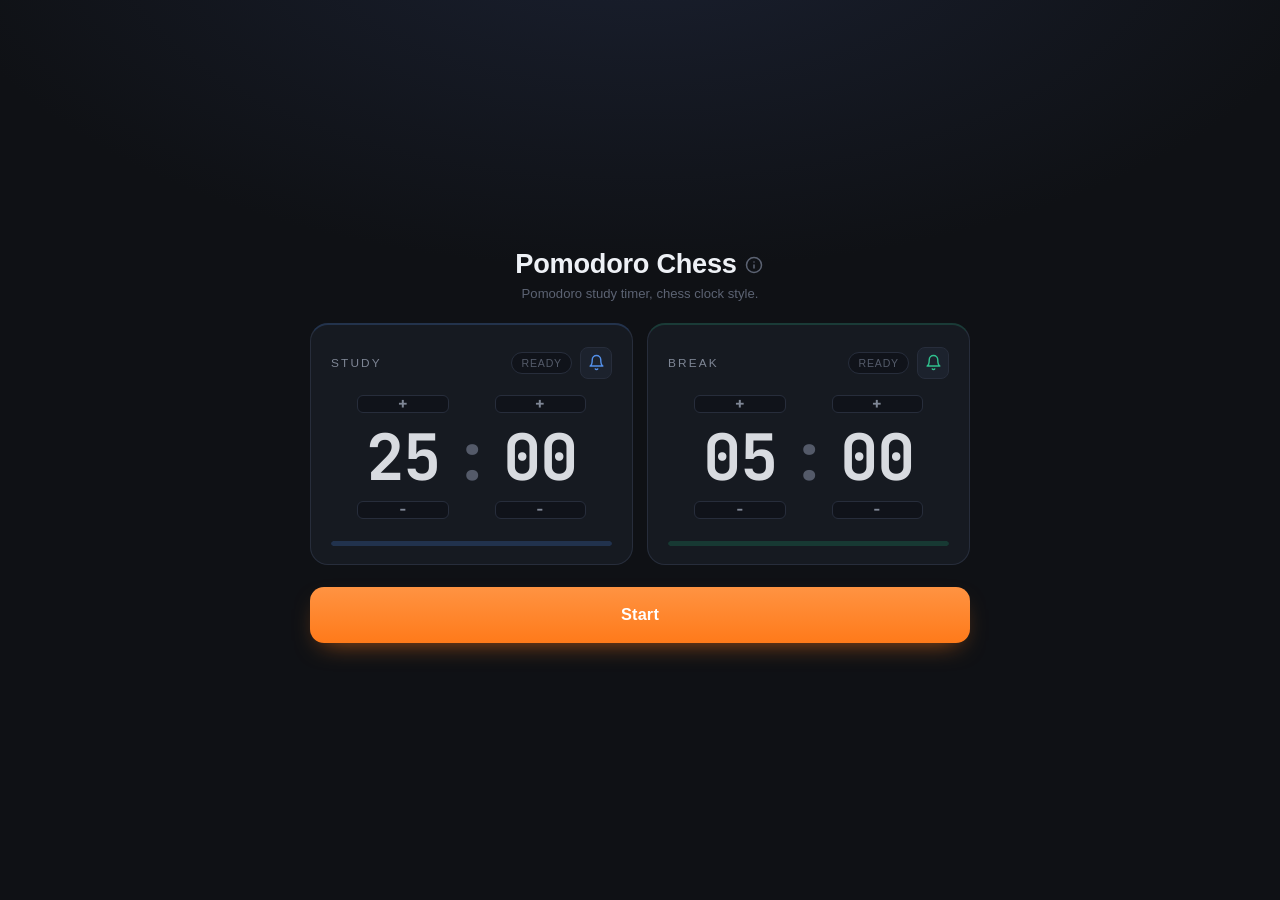
==== index.html @ 83373be0 "docs: update README and index.html for clarity and consistency in timer functionality" ====
<!DOCTYPE html>
<html lang="en">
<head>
<meta charset="UTF-8">
<meta name="viewport" content="width=device-width, initial-scale=1.0, viewport-fit=cover">
<title>Pomodoro Chess</title>
<link rel="icon" href="data:image/svg+xml,<svg xmlns='http://www.w3.org/2000/svg' viewBox='0 0 100 100'><text y='.9em' font-size='90'>🍅</text></svg>">
<link rel="preconnect" href="https://fonts.googleapis.com">
<link rel="preconnect" href="https://fonts.gstatic.com" crossorigin>
<link href="https://fonts.googleapis.com/css2?family=JetBrains+Mono:wght@500;700&display=swap" rel="stylesheet">
<link rel="stylesheet" href="style.css">
</head>
<body>
  <div class="wrap">
    <header>
      <h1>Pomodoro Chess<button class="info-btn" id="infoBtn" type="button" aria-label="How it works" title="How it works"><svg viewBox="0 0 24 24" fill="none" stroke="currentColor" stroke-width="2" stroke-linecap="round" stroke-linejoin="round" aria-hidden="true"><circle cx="12" cy="12" r="10"/><line x1="12" y1="16" x2="12" y2="12"/><line x1="12" y1="8" x2="12.01" y2="8"/></svg></button></h1>
      <p class="subtitle">Pomodoro study timer, chess clock style.</p>
    </header>

    <section class="cards">
      <div class="card idle" data-t="study" id="cardStudy">
        <div class="top">
          <span class="name">Study</span>
          <div style="display:flex;align-items:center;gap:8px;">
            <span class="pill" id="pillStudy">ready</span>
            <button class="sound-btn" id="studySoundBtn" type="button" aria-label="Ring when study ends" title="Ring when study ends">
              <svg class="icon-on" viewBox="0 0 24 24" fill="none" stroke="currentColor" stroke-width="2" stroke-linecap="round" stroke-linejoin="round" aria-hidden="true">
                <path d="M18 8A6 6 0 0 0 6 8c0 7-3 9-3 9h18s-3-2-3-9"/>
                <path d="M13.73 21a2 2 0 0 1-3.46 0"/>
              </svg>
              <svg class="icon-off" viewBox="0 0 24 24" fill="none" stroke="currentColor" stroke-width="2" stroke-linecap="round" stroke-linejoin="round" aria-hidden="true">
                <path d="M13.73 21a2 2 0 0 1-3.46 0"/>
                <path d="M18.63 13A17.89 17.89 0 0 1 18 8"/>
                <path d="M6.26 6.26A5.86 5.86 0 0 0 6 8c0 7-3 9-3 9h14"/>
                <path d="M18 8a6 6 0 0 0-9.33-5"/>
                <line x1="1" y1="1" x2="23" y2="23"/>
              </svg>
            </button>
          </div>
        </div>
        <div class="card-editor" id="studyEditor">
          <div class="stepper">
            <button class="step-btn" id="studyMinInc" type="button" aria-label="Increase study minutes">+</button>
            <input class="step-val" id="studyMinVal" type="text" inputmode="numeric" value="25" autocomplete="off" aria-label="Study minutes">
            <button class="step-btn" id="studyMinDec" type="button" aria-label="Decrease study minutes">−</button>
          </div>
          <span class="colon">:</span>
          <div class="stepper">
            <button class="step-btn" id="studySecInc" type="button" aria-label="Increase study seconds">+</button>
            <input class="step-val" id="studySecVal" type="text" inputmode="numeric" value="00" autocomplete="off" aria-label="Study seconds">
            <button class="step-btn" id="studySecDec" type="button" aria-label="Decrease study seconds">−</button>
          </div>
        </div>
        <div class="time hidden" id="timeStudy">25:00</div>
        <div class="bar hidden" id="barWrapStudy"><i id="barStudy"></i></div>
      </div>

      <div class="card idle" data-t="break" id="cardBreak">
        <div class="top">
          <span class="name">Break</span>
          <div style="display:flex;align-items:center;gap:8px;">
            <span class="pill" id="pillBreak">ready</span>
            <button class="sound-btn break-sound" id="breakSoundBtn" type="button" aria-label="Ring when break ends" title="Ring when break ends">
              <svg class="icon-on" viewBox="0 0 24 24" fill="none" stroke="currentColor" stroke-width="2" stroke-linecap="round" stroke-linejoin="round" aria-hidden="true">
                <path d="M18 8A6 6 0 0 0 6 8c0 7-3 9-3 9h18s-3-2-3-9"/>
                <path d="M13.73 21a2 2 0 0 1-3.46 0"/>
              </svg>
              <svg class="icon-off" viewBox="0 0 24 24" fill="none" stroke="currentColor" stroke-width="2" stroke-linecap="round" stroke-linejoin="round" aria-hidden="true">
                <path d="M13.73 21a2 2 0 0 1-3.46 0"/>
                <path d="M18.63 13A17.89 17.89 0 0 1 18 8"/>
                <path d="M6.26 6.26A5.86 5.86 0 0 0 6 8c0 7-3 9-3 9h14"/>
                <path d="M18 8a6 6 0 0 0-9.33-5"/>
                <line x1="1" y1="1" x2="23" y2="23"/>
              </svg>
            </button>
          </div>
        </div>
        <div class="card-editor" id="breakEditor">
          <div class="stepper">
            <button class="step-btn" id="breakMinInc" type="button" aria-label="Increase break minutes">+</button>
            <input class="step-val" id="breakMinVal" type="text" inputmode="numeric" value="05" autocomplete="off" aria-label="Break minutes">
            <button class="step-btn" id="breakMinDec" type="button" aria-label="Decrease break minutes">−</button>
          </div>
          <span class="colon">:</span>
          <div class="stepper">
            <button class="step-btn" id="breakSecInc" type="button" aria-label="Increase break seconds">+</button>
            <input class="step-val" id="breakSecVal" type="text" inputmode="numeric" value="00" autocomplete="off" aria-label="Break seconds">
            <button class="step-btn" id="breakSecDec" type="button" aria-label="Decrease break seconds">−</button>
          </div>
        </div>
        <div class="time hidden" id="timeBreak">05:00</div>
        <div class="bar hidden" id="barWrapBreak"><i id="barBreak"></i></div>
      </div>
    </section>

    <div class="modal-overlay" id="infoModal" role="dialog" aria-modal="true" aria-labelledby="modalTitle">
      <div class="modal">
        <button class="modal-close" id="modalClose" type="button" aria-label="Close">
          <svg viewBox="0 0 24 24" fill="none" stroke="currentColor" stroke-width="2" stroke-linecap="round" stroke-linejoin="round" aria-hidden="true"><line x1="18" y1="6" x2="6" y2="18"/><line x1="6" y1="6" x2="18" y2="18"/></svg>
        </button>
        <h2 id="modalTitle">Study ⇄ Break</h2>
        <p class="modal-eyebrow">How it works</p>

        <h3>Chess clock concept</h3>
        <p>Two timers — <strong>Study</strong> and <strong>Break</strong> — run in alternation. Only one ticks at a time. Press <strong>Start</strong> to begin studying. Press <strong>Switch to break</strong> to hand control to Break. Press <strong>Resume study</strong> to switch back.</p>

        <h3>Study expires → break bank grows</h3>
        <p>When Study hits zero it <em>does not</em> force you into a break. Instead it resets to full and keeps running — and one break block is <strong>added on top</strong> of whatever Break time is left. You decide when to take the break; the app just banks what you've earned.</p>

        <h3>Break expires → study resumes</h3>
        <p>When Break runs out, Study takes over automatically. Once both timers have been fully used, the whole session resets and Study starts again from the top.</p>

        <h3>Sound notifications</h3>
        <p>Each card has a <strong>bell icon</strong> to toggle its end-of-timer chime independently. Both sounds are on by default. Tap <strong>Stop sound</strong> to silence a ringing alarm.</p>

        <h3>Picture-in-picture</h3>
        <p>While a session is running, switching to another tab automatically floats the active timer in a <strong>mini window</strong> via the browser's Picture-in-Picture API. It closes when you return to the tab.</p>
      </div>
    </div>

    <div class="actions">
      <button class="btn stop hidden" id="stopBtn" type="button">
        <svg viewBox="0 0 24 24" fill="none" stroke="currentColor" stroke-width="2" stroke-linecap="round" stroke-linejoin="round" aria-hidden="true">
          <path d="M3 3l18 18"/><path d="M18.5 14.5V11a6.5 6.5 0 0 0-9.2-5.9"/><path d="M6 8.2V11c0 3-1.5 4.2-2 5h11.5"/><path d="M10.3 21a2 2 0 0 0 3.4 0"/>
        </svg>
        Stop sound
      </button>
      <button class="btn primary" id="mainBtn" type="button">Start</button>
      <button class="btn ghost" id="resetBtn" type="button">Reset</button>
    </div>


  </div>

<script src="app.js"></script>
</body>
</html>
---- style.css ----
:root{
  --bg:#0f1115;
  --bg2:#11141b;
  --surface:#171b23;
  --surface-2:#1e2430;
  --line:#2a3140;
  --text:#eef1f6;
  --muted:#8b93a3;
  --faint:#5c6373;
  --study:#5b9dff;
  --study-glow:rgba(91,157,255,.30);
  --break:#33d39a;
  --break-glow:rgba(51,211,154,.28);
  --orange:#ff7a1a;
  --orange-2:#ff9342;
  --orange-press:#e5680a;
  --red:#ff4d52;
  --red-2:#ff7378;
  --radius:18px;
  --mono:"JetBrains Mono",ui-monospace,SFMono-Regular,Menlo,Consolas,monospace;
  --sans:-apple-system,BlinkMacSystemFont,"Segoe UI",Roboto,Helvetica,Arial,sans-serif;
}

*{box-sizing:border-box;}
html,body{height:100%;}
body{
  margin:0;
  font-family:var(--sans);
  color:var(--text);
  background:
    radial-gradient(1200px 600px at 50% -10%, #1a2030 0%, transparent 60%),
    var(--bg);
  -webkit-font-smoothing:antialiased;
  display:flex;
  justify-content:center;
  padding:max(20px,env(safe-area-inset-top)) 18px calc(28px + env(safe-area-inset-bottom));
}

.wrap{
  width:100%;
  max-width:660px;
  margin:auto;
  display:flex;
  flex-direction:column;
  gap:22px;
}

/* ---- header ---- */
header{text-align:center;}
.eyebrow{
  font-size:.72rem;
  letter-spacing:.22em;
  text-transform:uppercase;
  color:var(--faint);
  margin:0 0 6px;
}
h1{
  margin:0;
  font-size:clamp(1.35rem,5vw,1.7rem);
  font-weight:700;
  letter-spacing:-.01em;
}
h1 .swap{color:var(--muted);font-weight:500;padding:0 .12em;}
.subtitle{margin:6px 0 0;font-size:.82rem;color:var(--faint);}

/* ---- timer cards ---- */
.cards{
  display:grid;
  grid-template-columns:repeat(auto-fit,minmax(225px,1fr));
  gap:14px;
}
.card{
  position:relative;
  background:var(--surface);
  border:1px solid var(--line);
  border-radius:var(--radius);
  padding:22px 20px 18px;
  overflow:hidden;
  transition:border-color .25s, background .25s, box-shadow .35s, opacity .25s, transform .25s;
}
.card .top{
  display:flex;
  align-items:center;
  justify-content:space-between;
  margin-bottom:8px;
}
.card .name{
  font-size:.74rem;
  letter-spacing:.18em;
  text-transform:uppercase;
  color:var(--muted);
}
.pill{
  font-size:.66rem;
  letter-spacing:.08em;
  text-transform:uppercase;
  padding:4px 9px;
  border-radius:999px;
  color:var(--faint);
  border:1px solid var(--line);
  background:var(--bg2);
  white-space:nowrap;
}
.time{
  font-family:var(--mono);
  font-weight:700;
  font-size:clamp(2.9rem,13vw,4rem);
  line-height:1;
  letter-spacing:-.02em;
  color:var(--text);
  font-variant-numeric:tabular-nums;
  transition:color .25s;
}
.bar{
  margin-top:16px;
  height:5px;
  border-radius:999px;
  background:var(--bg2);
  overflow:hidden;
}
.bar > i{
  display:block;
  height:100%;
  width:100%;
  border-radius:999px;
  background:var(--faint);
  transition:width .25s linear, background .25s;
}

/* study / break identity */
.card[data-t="study"]{border-top:2px solid rgba(91,157,255,.22);}
.card[data-t="break"]{border-top:2px solid rgba(51,211,154,.20);}
.card[data-t="study"] .dot-c{background:var(--study);}
.card[data-t="break"] .dot-c{background:var(--break);}

/* active state */
.card.active{background:var(--surface-2);}
.card[data-t="study"].active{
  border-color:var(--study);
  box-shadow:0 0 0 1px var(--study), 0 14px 40px -12px var(--study-glow);
}
.card[data-t="break"].active{
  border-color:var(--break);
  box-shadow:0 0 0 1px var(--break), 0 14px 40px -12px var(--break-glow);
}
.card[data-t="study"].active .time{color:#bcd6ff;}
.card[data-t="break"].active .time{color:#a9f0d6;}
.card[data-t="study"].active .bar > i{background:var(--study);}
.card[data-t="break"].active .bar > i{background:var(--break);}
.card[data-t="study"].active .pill{color:#bcd6ff;border-color:var(--study);background:transparent;}
.card[data-t="break"].active .pill{color:#a9f0d6;border-color:var(--break);background:transparent;}
.card.active{animation:breathe 2.6s ease-in-out infinite;}
@keyframes breathe{50%{transform:translateY(-2px);}}

/* waiting (running, not active) */
.card.waiting{opacity:.62;}
.card.waiting .time{color:var(--muted);}

/* finished / used up */
.card.done{opacity:.5;filter:saturate(.4);}
.card.done .time{color:var(--faint);}
.card.done .pill{color:#ffb0b3;border-color:#5a2b2d;background:transparent;}
.card.done .bar > i{background:var(--faint);}

/* idle */
.card.idle{opacity:.9;}

/* ---- actions ---- */
.actions{display:flex;flex-direction:column;gap:10px;}
.btn{
  font-family:var(--sans);
  font-size:1.02rem;
  font-weight:600;
  border:0;
  border-radius:14px;
  min-height:56px;
  padding:0 20px;
  cursor:pointer;
  color:#fff;
  letter-spacing:.01em;
  transition:transform .06s, filter .15s, background .15s, opacity .15s;
  -webkit-tap-highlight-color:transparent;
}
.btn:active{transform:scale(.985);}
.btn:focus-visible{outline:3px solid #ffffff8c;outline-offset:2px;}

.btn.primary{
  background:linear-gradient(180deg,var(--orange-2),var(--orange));
  box-shadow:0 10px 26px -12px rgba(255,122,26,.7);
}
.btn.primary:hover{filter:brightness(1.05);}
.btn.primary:active{background:var(--orange-press);}
.btn.primary:disabled{
  cursor:not-allowed;
  background:var(--surface-2);
  color:var(--faint);
  box-shadow:none;
  border:1px solid var(--line);
}

.btn.stop{
  background:linear-gradient(180deg,var(--red-2),var(--red));
  box-shadow:0 10px 30px -10px rgba(255,77,82,.6);
  display:flex;align-items:center;justify-content:center;gap:9px;
  animation:alarm 1s ease-in-out infinite;
}
.btn.stop svg{width:20px;height:20px;flex:0 0 auto;}
@keyframes alarm{50%{filter:brightness(1.18);transform:scale(1.012);}}

.btn.ghost{
  background:transparent;
  color:var(--muted);
  border:1px solid var(--line);
  min-height:48px;
  font-weight:500;
}
.btn.ghost:hover{color:var(--text);border-color:var(--faint);}

.hidden{display:none !important;}

/* ---- card editor (stato idle) ---- */
.stepper{display:flex;flex-direction:column;align-items:center;}
.step-btn{
  font-family:var(--mono);font-size:1rem;font-weight:700;
  width:100%;height:18px;padding:0;
  border:1px solid var(--line);border-radius:6px;
  background:var(--bg2);color:var(--muted);
  cursor:pointer;display:flex;align-items:center;justify-content:center;
  line-height:1;
  transition:height .32s ease, opacity .22s ease, margin .32s ease, background .12s, color .12s;
  -webkit-tap-highlight-color:transparent;flex:0 0 auto;
  overflow:hidden;margin:2px 0;
}
.step-btn:hover{background:var(--surface-2);color:var(--text);}
.step-btn:active{background:var(--line);}
body.running .step-btn{height:0;margin:0;opacity:0;pointer-events:none;}
body.running .card-editor .step-val{pointer-events:none;}
.card[data-t="study"].active .card-editor .step-val{color:#bcd6ff;transition:color .25s;}
.card[data-t="break"].active .card-editor .step-val{color:#a9f0d6;transition:color .25s;}
.card.waiting .card-editor .step-val{color:var(--muted);}
.card.done .card-editor .step-val{color:var(--faint);}
.card[data-t="study"].active .card-editor .colon{color:rgba(91,157,255,.5);transition:color .25s;}
.card[data-t="break"].active .card-editor .colon{color:rgba(51,211,154,.5);transition:color .25s;}
.card.waiting .card-editor .colon{color:var(--faint);}
.card.done .card-editor .colon{color:var(--faint);}
.card-editor{
  display:flex;align-items:center;justify-content:center;
  gap:4px;padding:6px 0 4px;
}
.card-editor .colon{
  font-family:var(--mono);font-size:clamp(2.9rem,13vw,4rem);
  font-weight:700;color:var(--faint);line-height:1;
}
.card-editor .step-val{
  font-family:var(--mono);font-size:clamp(2.9rem,13vw,4rem);
  font-weight:700;color:var(--text);
  width:2.4ch;text-align:center;
  background:transparent;border:0;padding:0;
  -moz-appearance:textfield;appearance:textfield;
  letter-spacing:-.02em;font-variant-numeric:tabular-nums;line-height:1;
}
.card-editor .step-val::-webkit-outer-spin-button,
.card-editor .step-val::-webkit-inner-spin-button{-webkit-appearance:none;margin:0;}
.card-editor .step-val:focus{outline:none;}
.card-editor .step-val:focus-visible{outline:2px solid #ffffff66;border-radius:4px;}
.card[data-t="study"].idle .bar > i{background:rgba(91,157,255,.25);}
.card[data-t="break"].idle .bar > i{background:rgba(51,211,154,.22);}

/* ---- sound icon button ---- */
.sound-btn{
  background:var(--surface-2);
  border:1px solid var(--line);
  border-radius:8px;
  padding:0;
  cursor:pointer;color:var(--study);
  width:32px;height:32px;
  display:flex;align-items:center;justify-content:center;
  flex:0 0 auto;
  -webkit-tap-highlight-color:transparent;
  transition:color .15s,background .15s,border-color .15s,box-shadow .15s;
}
.sound-btn:hover{background:var(--line);border-color:var(--faint);}
.sound-btn:active{transform:scale(.93);}
.sound-btn svg{width:17px;height:17px;}
.sound-btn.muted{color:var(--faint);border-color:transparent;}
.sound-btn .icon-off{display:none;}
.sound-btn.muted .icon-on{display:none;}
.sound-btn.muted .icon-off{display:block;}
.sound-btn.break-sound{color:var(--break);}
.sound-btn.break-sound.muted{color:var(--faint);}

/* ---- info button ---- */
.info-btn{
  background:none;border:none;padding:0;
  cursor:pointer;color:var(--faint);
  display:inline-flex;align-items:center;justify-content:center;
  width:22px;height:22px;
  border-radius:50%;
  vertical-align:middle;margin-left:6px;
  transition:color .15s, background .15s;
  -webkit-tap-highlight-color:transparent;
  flex:0 0 auto;
}
.info-btn:hover{color:var(--muted);}
.info-btn:active{color:var(--text);}
.info-btn svg{width:18px;height:18px;}

/* ---- modal ---- */
.modal-overlay{
  position:fixed;inset:0;z-index:100;
  background:rgba(0,0,0,.72);
  display:flex;align-items:center;justify-content:center;
  padding:20px;
  opacity:0;pointer-events:none;
  transition:opacity .2s;
}
.modal-overlay.open{opacity:1;pointer-events:auto;}
.modal{
  background:var(--surface);
  border:1px solid var(--line);
  border-radius:var(--radius);
  padding:28px 26px 24px;
  max-width:480px;width:100%;
  max-height:80vh;overflow-y:auto;
  position:relative;
  transform:translateY(10px);
  transition:transform .2s;
  scrollbar-width:thin;scrollbar-color:var(--line) transparent;
}
.modal-overlay.open .modal{transform:translateY(0);}
.modal-close{
  position:absolute;top:14px;right:14px;
  background:none;border:none;cursor:pointer;
  color:var(--faint);padding:4px;border-radius:6px;
  display:flex;align-items:center;justify-content:center;
  transition:color .15s,background .15s;
}
.modal-close:hover{color:var(--text);background:var(--line);}
.modal-close svg{width:18px;height:18px;}
.modal h2{margin:0 0 4px;font-size:1.05rem;font-weight:700;letter-spacing:-.01em;}
.modal .modal-eyebrow{font-size:.7rem;letter-spacing:.18em;text-transform:uppercase;color:var(--faint);margin:0 0 18px;}
.modal h3{font-size:.8rem;letter-spacing:.14em;text-transform:uppercase;color:var(--muted);margin:18px 0 6px;font-weight:600;}
.modal p{margin:0 0 10px;font-size:.88rem;color:var(--muted);line-height:1.6;}
.modal p:last-child{margin-bottom:0;}
.modal strong{color:var(--text);font-weight:600;}

/* ---- footnote ---- */
.note{
  text-align:center;color:var(--faint);font-size:.8rem;line-height:1.55;
  margin:0;
}
.note b{color:var(--muted);font-weight:600;}

/* ringing vignette */
body::after{
  content:"";position:fixed;inset:0;pointer-events:none;
  box-shadow:inset 0 0 120px 12px rgba(255,77,82,0);
  transition:box-shadow .3s;z-index:5;
}
body.ringing::after{
  box-shadow:inset 0 0 120px 14px rgba(255,77,82,.22);
  animation:vig 1s ease-in-out infinite;
}
@keyframes vig{50%{box-shadow:inset 0 0 150px 18px rgba(255,77,82,.30);}}

/* ---- reset button slide-in ---- */
#resetBtn{
  min-height:0;
  max-height:0;
  opacity:0;
  overflow:hidden;
  pointer-events:none;
  margin-top:-10px;
  transition:max-height .35s ease, opacity .28s ease, margin-top .35s ease;
}
body.running #resetBtn{
  min-height:48px;
  max-height:56px;
  opacity:1;
  pointer-events:auto;
  margin-top:0;
}

@media (prefers-reduced-motion: reduce){
  *{animation:none !important;}
  .btn:active{transform:none;}
}
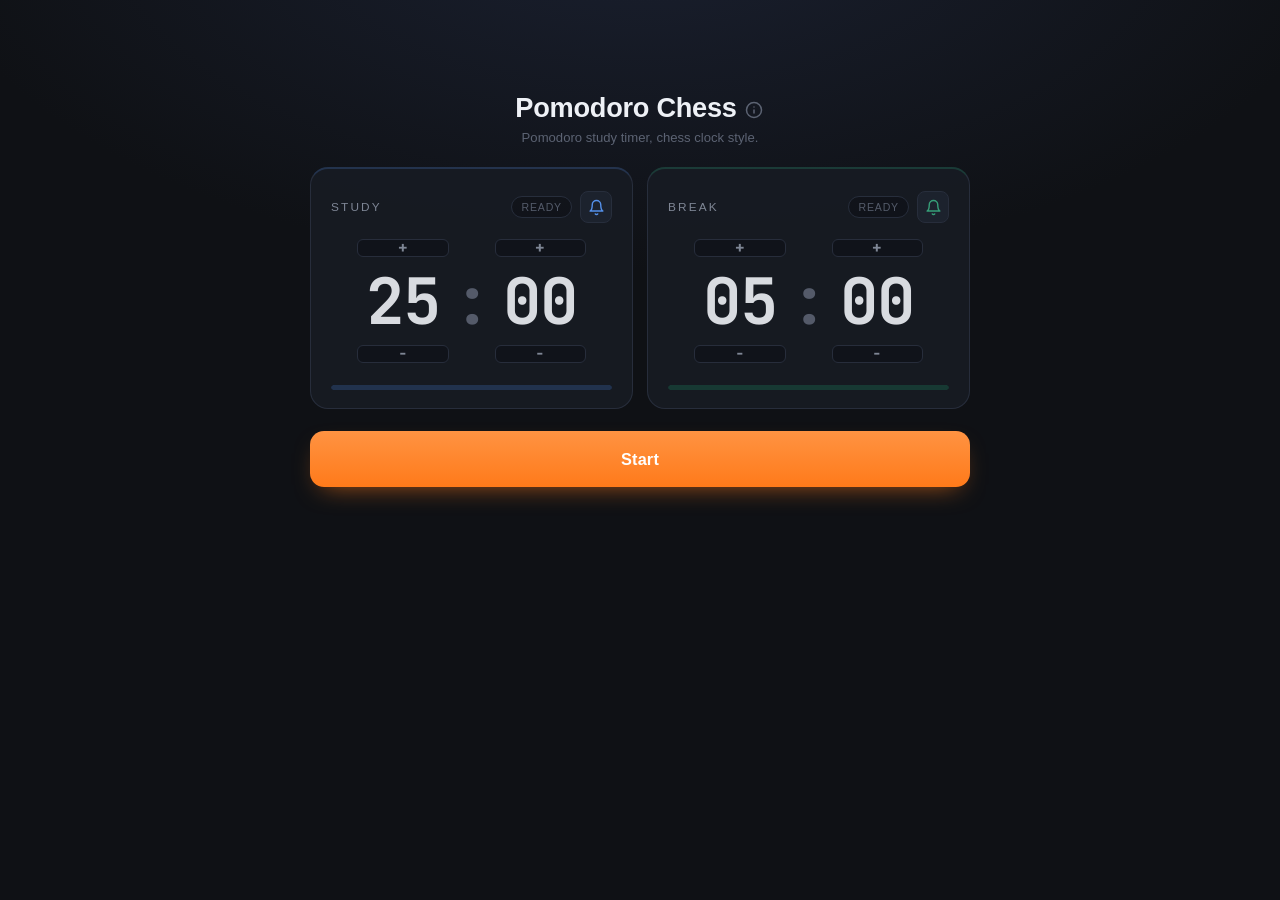
==== commit 0a6ae79e: "feat: implement spotlight animation for active study/break cards" ====
--- a/index.html
+++ b/index.html
@@ -18,6 +18,7 @@
     </header>
 
     <section class="cards">
+      <div class="card-spotlight" id="cardSpotlight"></div>
       <div class="card idle" data-t="study" id="cardStudy">
         <div class="top">
           <span class="name">Study</span>
--- a/style.css
+++ b/style.css
@@ -39,7 +39,7 @@
 .wrap{
   width:100%;
   max-width:660px;
-  margin:auto;
+  margin:clamp(40px,8vh,100px) auto 0;
   display:flex;
   flex-direction:column;
   gap:22px;
@@ -68,15 +68,65 @@
   display:grid;
   grid-template-columns:repeat(auto-fit,minmax(225px,1fr));
   gap:14px;
+  position:relative;
+  isolation:isolate;
 }
 .card{
   position:relative;
+  z-index:1;
   background:var(--surface);
   border:1px solid var(--line);
   border-radius:var(--radius);
   padding:22px 20px 18px;
   overflow:hidden;
   transition:border-color .25s, background .25s, box-shadow .35s, opacity .25s, transform .25s;
+}
+
+/* ---- spotlight (sliding panel of light) ---- */
+.card-spotlight{
+  position:absolute;
+  z-index:2;
+  pointer-events:none;
+  border-radius:var(--radius);
+  border:1px solid transparent;
+  opacity:0;
+  transition:
+    left   .09s cubic-bezier(.4,0,.2,1),
+    top    .09s cubic-bezier(.4,0,.2,1),
+    width  .09s cubic-bezier(.4,0,.2,1),
+    height .09s cubic-bezier(.4,0,.2,1),
+    background  .12s ease,
+    box-shadow  .12s ease,
+    border-color .12s ease,
+    opacity .12s ease;
+}
+.card-spotlight.visible{opacity:1;}
+.card-spotlight.slow-intro{
+  transition:
+    left   .09s cubic-bezier(.4,0,.2,1),
+    top    .09s cubic-bezier(.4,0,.2,1),
+    width  .09s cubic-bezier(.4,0,.2,1),
+    height .09s cubic-bezier(.4,0,.2,1),
+    background  .12s ease,
+    box-shadow  .12s ease,
+    border-color .12s ease,
+    opacity 1.1s ease;
+}
+.card-spotlight.study{
+  background:rgba(91,157,255,.07);
+  border-color:rgba(91,157,255,.45);
+  box-shadow:
+    0 0 0 1px rgba(91,157,255,.25),
+    0 0 55px 22px rgba(91,157,255,.14),
+    inset 0 0 40px rgba(91,157,255,.04);
+}
+.card-spotlight.break{
+  background:rgba(51,211,154,.06);
+  border-color:rgba(51,211,154,.40);
+  box-shadow:
+    0 0 0 1px rgba(51,211,154,.22),
+    0 0 55px 22px rgba(51,211,154,.12),
+    inset 0 0 40px rgba(51,211,154,.03);
 }
 .card .top{
   display:flex;
@@ -135,22 +185,15 @@
 
 /* active state */
 .card.active{background:var(--surface-2);}
-.card[data-t="study"].active{
-  border-color:var(--study);
-  box-shadow:0 0 0 1px var(--study), 0 14px 40px -12px var(--study-glow);
-}
-.card[data-t="break"].active{
-  border-color:var(--break);
-  box-shadow:0 0 0 1px var(--break), 0 14px 40px -12px var(--break-glow);
-}
 .card[data-t="study"].active .time{color:#bcd6ff;}
 .card[data-t="break"].active .time{color:#a9f0d6;}
 .card[data-t="study"].active .bar > i{background:var(--study);}
 .card[data-t="break"].active .bar > i{background:var(--break);}
 .card[data-t="study"].active .pill{color:#bcd6ff;border-color:var(--study);background:transparent;}
 .card[data-t="break"].active .pill{color:#a9f0d6;border-color:var(--break);background:transparent;}
-.card.active{animation:breathe 2.6s ease-in-out infinite;}
+.card.active .card-editor{animation:breathe 2.6s ease-in-out infinite;}
 @keyframes breathe{50%{transform:translateY(-2px);}}
+
 
 /* waiting (running, not active) */
 .card.waiting{opacity:.62;}
@@ -286,7 +329,7 @@
 .sound-btn .icon-off{display:none;}
 .sound-btn.muted .icon-on{display:none;}
 .sound-btn.muted .icon-off{display:block;}
-.sound-btn.break-sound{color:var(--break);}
+.sound-btn.break-sound{color:#3aad82;}
 .sound-btn.break-sound.muted{color:var(--faint);}
 
 /* ---- info button ---- */
@@ -381,6 +424,7 @@
   margin-top:0;
 }
 
+
 @media (prefers-reduced-motion: reduce){
   *{animation:none !important;}
   .btn:active{transform:none;}
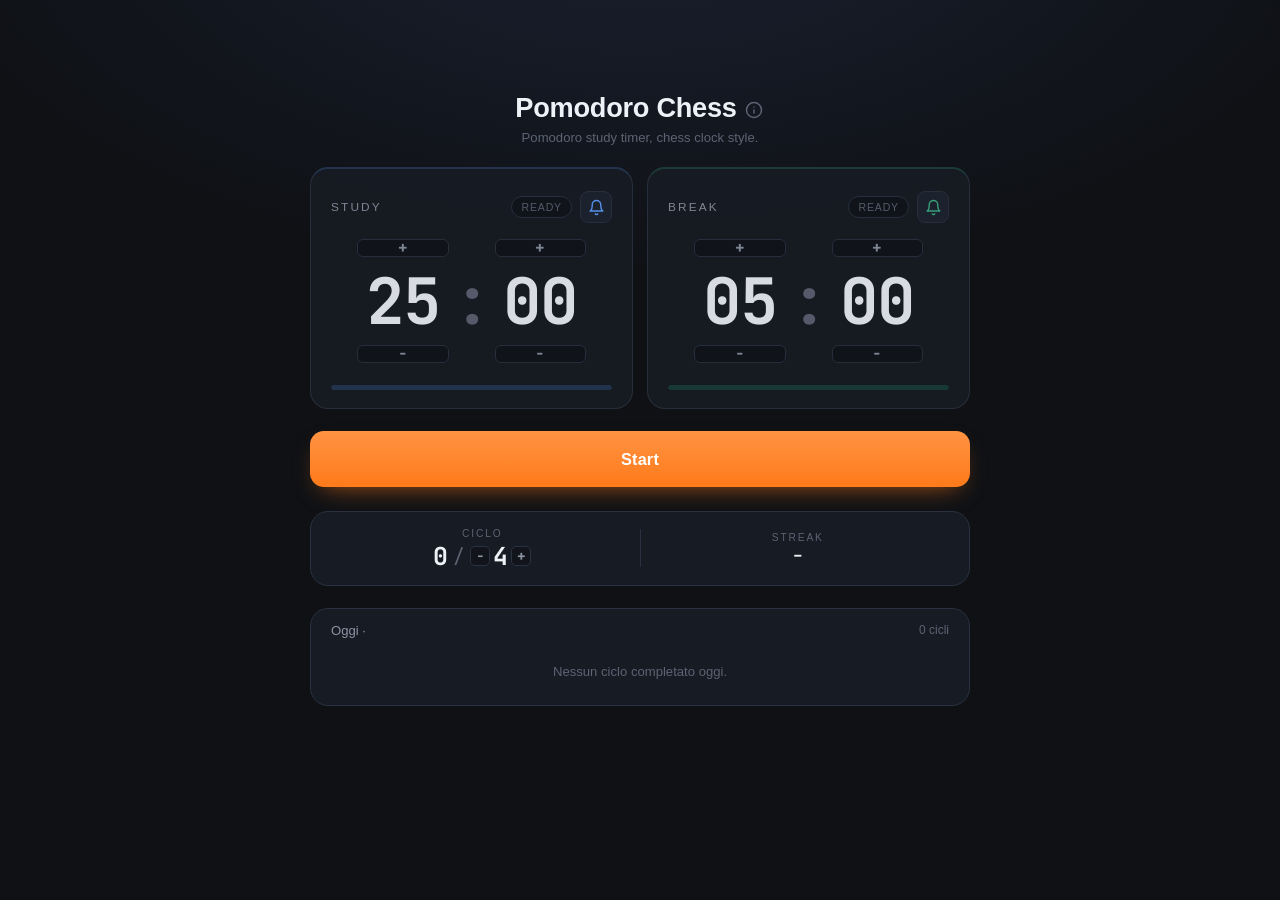
==== commit edd8828e: "feat: add statistics tracking and session log for pomodoro cycles" ====
--- a/index.html
+++ b/index.html
@@ -130,6 +130,30 @@
       <button class="btn ghost" id="resetBtn" type="button">Reset</button>
     </div>
 
+    <div class="stats-bar">
+      <div class="stat-block">
+        <span class="stat-label">Ciclo</span>
+        <div class="cycle-row">
+          <span class="stat-num" id="statCycleCount">0</span>
+          <span class="cycle-slash">/</span>
+          <div class="goal-wrap">
+            <button class="goal-btn" id="goalDec" type="button" aria-label="Diminuisci obiettivo">−</button>
+            <span class="stat-num" id="statCycleGoal">4</span>
+            <button class="goal-btn" id="goalInc" type="button" aria-label="Aumenta obiettivo">+</button>
+          </div>
+        </div>
+      </div>
+      <div class="stat-divider"></div>
+      <div class="stat-block">
+        <span class="stat-label">Streak</span>
+        <span class="streak-val" id="statStreak">–</span>
+      </div>
+    </div>
+
+    <div class="session-log" id="sessionLogDetails">
+      <div class="log-summary">Oggi · <span id="statLogCount">0 cicli</span></div>
+      <ol class="log-list" id="sessionLogList"></ol>
+    </div>
 
   </div>
 
--- a/style.css
+++ b/style.css
@@ -22,7 +22,8 @@
 }
 
 *{box-sizing:border-box;}
-html,body{height:100%;}
+html{min-height:100%;}
+body{min-height:100%;}
 body{
   margin:0;
   font-family:var(--sans);
@@ -425,6 +426,126 @@
 }
 
 
+/* ---- stats bar ---- */
+.stats-bar{
+  display:flex;
+  align-items:center;
+  background:var(--surface);
+  border:1px solid var(--line);
+  border-radius:var(--radius);
+  padding:16px 20px;
+}
+.stat-block{
+  flex:1;
+  display:flex;
+  flex-direction:column;
+  align-items:center;
+  gap:5px;
+}
+.stat-label{
+  font-size:.64rem;
+  letter-spacing:.18em;
+  text-transform:uppercase;
+  color:var(--faint);
+}
+.stat-num{
+  font-family:var(--mono);
+  font-size:1.55rem;
+  font-weight:700;
+  color:var(--text);
+  line-height:1;
+  transition:color .25s;
+}
+.stat-num.goal-reached{color:var(--break);}
+.cycle-row{display:flex;align-items:center;gap:5px;}
+.cycle-slash{
+  font-family:var(--mono);
+  font-size:1.2rem;
+  color:var(--faint);
+  line-height:1;
+}
+.goal-wrap{display:flex;align-items:center;gap:3px;}
+.goal-btn{
+  font-family:var(--mono);font-size:.9rem;font-weight:700;
+  width:20px;height:20px;
+  border:1px solid var(--line);border-radius:5px;
+  background:var(--bg2);color:var(--muted);
+  cursor:pointer;display:flex;align-items:center;justify-content:center;
+  padding:0;line-height:1;
+  transition:background .12s, color .12s;
+  -webkit-tap-highlight-color:transparent;
+}
+.goal-btn:hover{background:var(--surface-2);color:var(--text);}
+.goal-btn:active{background:var(--line);}
+.stat-divider{width:1px;height:38px;background:var(--line);margin:0 6px;}
+.streak-val{
+  font-family:var(--mono);
+  font-size:1rem;
+  font-weight:700;
+  color:var(--text);
+  line-height:1;
+}
+
+/* ---- session log ---- */
+.session-log{
+  background:var(--surface);
+  border:1px solid var(--line);
+  border-radius:var(--radius);
+  overflow:hidden;
+}
+.log-summary{
+  padding:14px 20px;
+  font-size:.82rem;
+  color:var(--muted);
+  display:flex;
+  align-items:center;
+  justify-content:space-between;
+}
+.log-summary span{color:var(--faint);font-size:.75rem;}
+.log-list{
+  margin:0;
+  padding:0 14px 14px;
+  list-style:none;
+  display:flex;
+  flex-direction:column;
+  gap:5px;
+}
+.log-item{
+  display:grid;
+  grid-template-columns:1.6em 3.2em 1fr auto;
+  align-items:center;
+  gap:10px;
+  padding:8px 12px;
+  background:var(--bg2);
+  border-radius:10px;
+  font-size:.82rem;
+}
+.log-n{
+  font-family:var(--mono);
+  color:var(--faint);
+  font-size:.7rem;
+  text-align:right;
+}
+.log-time{
+  font-family:var(--mono);
+  color:var(--text);
+  font-size:.8rem;
+}
+.log-dur{color:var(--muted);}
+.log-int{
+  font-family:var(--mono);
+  font-size:.75rem;
+  color:var(--faint);
+  text-align:right;
+  white-space:nowrap;
+}
+.log-empty{
+  padding:12px 10px;
+  font-size:.82rem;
+  color:var(--faint);
+  text-align:center;
+}
+
 @media (prefers-reduced-motion: reduce){
   *{animation:none !important;}
   .btn:active{transform:none;}
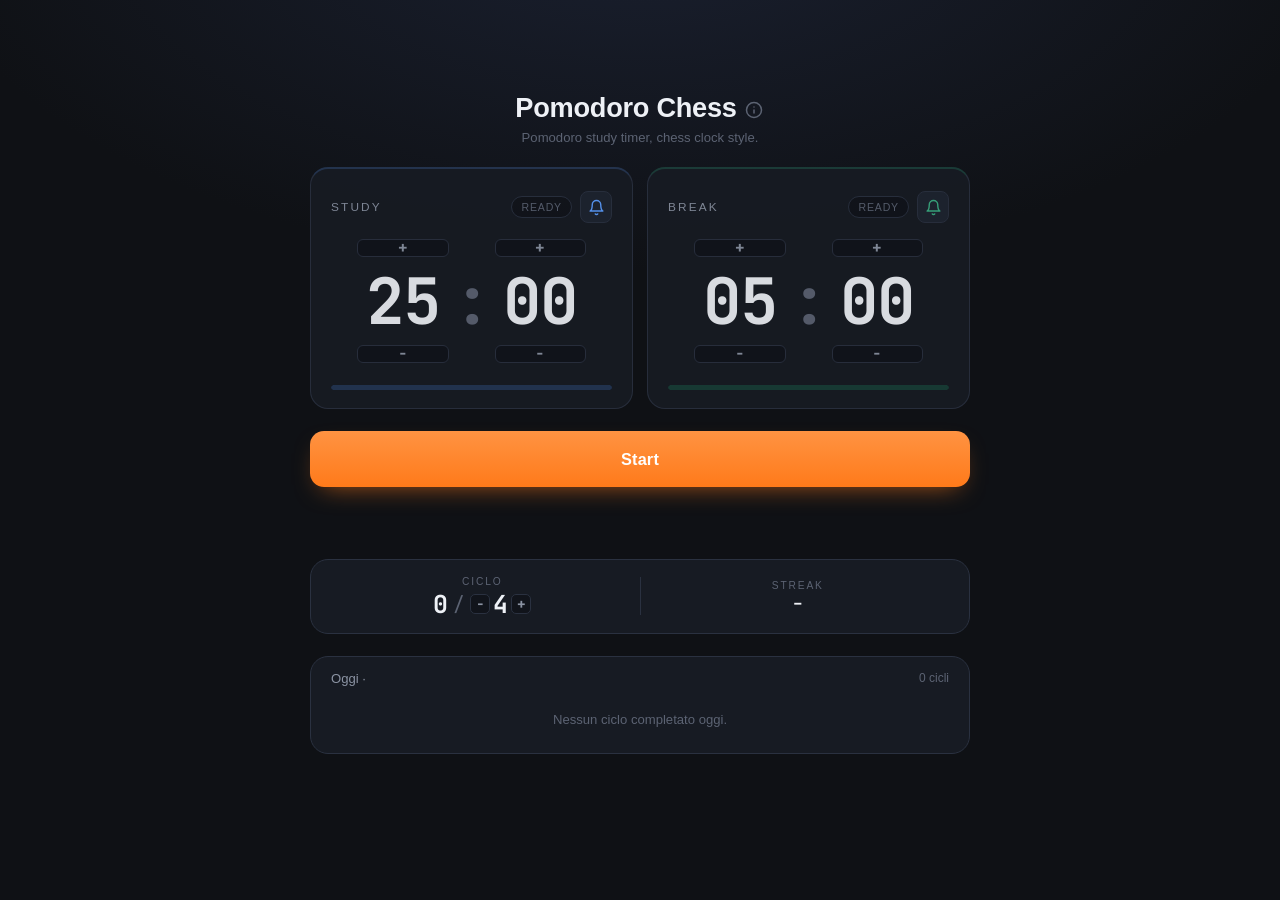
==== commit f9c366ff: "feat: add timer section layout with flexbox for improved card arrangement" ====
--- a/index.html
+++ b/index.html
@@ -17,6 +17,7 @@
       <p class="subtitle">Pomodoro study timer, chess clock style.</p>
     </header>
 
+    <div class="timer-section">
     <section class="cards">
       <div class="card-spotlight" id="cardSpotlight"></div>
       <div class="card idle" data-t="study" id="cardStudy">
@@ -129,6 +130,7 @@
       <button class="btn primary" id="mainBtn" type="button">Start</button>
       <button class="btn ghost" id="resetBtn" type="button">Reset</button>
     </div>
+    </div><!-- /.timer-section -->
 
     <div class="stats-bar">
       <div class="stat-block">
--- a/style.css
+++ b/style.css
@@ -64,6 +64,14 @@
 h1 .swap{color:var(--muted);font-weight:500;padding:0 .12em;}
 .subtitle{margin:6px 0 0;font-size:.82rem;color:var(--faint);}
 
+/* ---- timer section (cards + actions) ---- */
+.timer-section{
+  display:flex;
+  flex-direction:column;
+  gap:22px;
+  min-height:370px;
+}
+
 /* ---- timer cards ---- */
 .cards{
   display:grid;
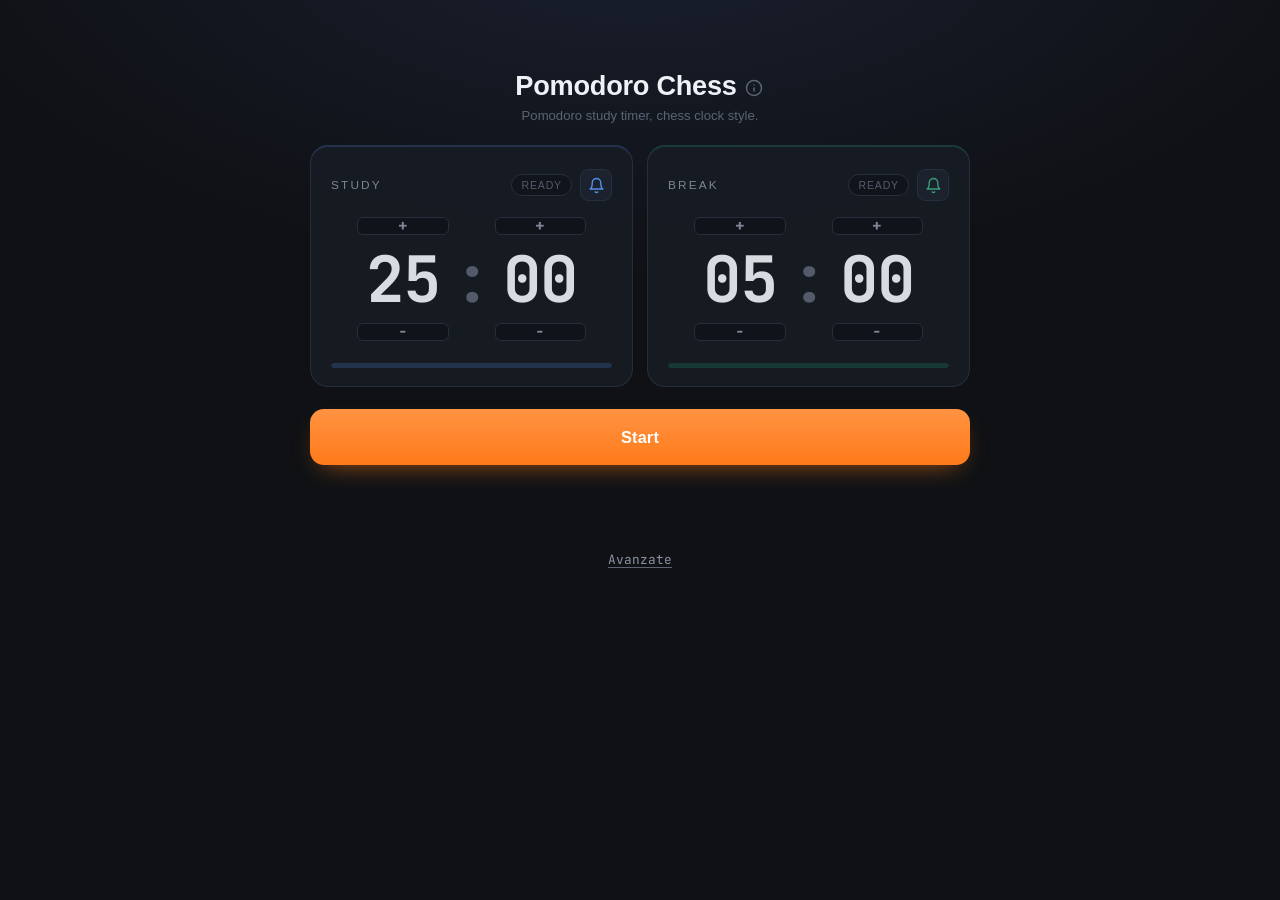
==== commit 6f6d4d1f: "feat: add advanced controls panel with goal sound toggle and clear all button" ====
--- a/index.html
+++ b/index.html
@@ -132,29 +132,52 @@
     </div>
     </div><!-- /.timer-section -->
 
-    <div class="stats-bar">
-      <div class="stat-block">
-        <span class="stat-label">Ciclo</span>
-        <div class="cycle-row">
-          <span class="stat-num" id="statCycleCount">0</span>
-          <span class="cycle-slash">/</span>
-          <div class="goal-wrap">
-            <button class="goal-btn" id="goalDec" type="button" aria-label="Diminuisci obiettivo">−</button>
-            <span class="stat-num" id="statCycleGoal">4</span>
-            <button class="goal-btn" id="goalInc" type="button" aria-label="Aumenta obiettivo">+</button>
+    <button class="avanzate-toggle" id="avanzateToggle" type="button" aria-expanded="false">Avanzate</button>
+
+    <div class="avanzate-panel" id="avanzatePanel">
+      <div class="stats-bar">
+        <div class="stat-block">
+          <div class="stat-label-row">
+            <span class="stat-label">Ciclo</span>
+            <button class="sound-btn goal-sound-btn" id="goalSoundBtn" type="button" aria-label="Suono raggiungimento obiettivo" title="Suono raggiungimento obiettivo">
+              <svg class="icon-on" viewBox="0 0 24 24" fill="none" stroke="currentColor" stroke-width="2" stroke-linecap="round" stroke-linejoin="round" aria-hidden="true">
+                <path d="M18 8A6 6 0 0 0 6 8c0 7-3 9-3 9h18s-3-2-3-9"/>
+                <path d="M13.73 21a2 2 0 0 1-3.46 0"/>
+              </svg>
+              <svg class="icon-off" viewBox="0 0 24 24" fill="none" stroke="currentColor" stroke-width="2" stroke-linecap="round" stroke-linejoin="round" aria-hidden="true">
+                <path d="M13.73 21a2 2 0 0 1-3.46 0"/>
+                <path d="M18.63 13A17.89 17.89 0 0 1 18 8"/>
+                <path d="M6.26 6.26A5.86 5.86 0 0 0 6 8c0 7-3 9-3 9h14"/>
+                <path d="M18 8a6 6 0 0 0-9.33-5"/>
+                <line x1="1" y1="1" x2="23" y2="23"/>
+              </svg>
+            </button>
+          </div>
+          <div class="cycle-row">
+            <span class="stat-num" id="statCycleCount">0</span>
+            <span class="cycle-slash">/</span>
+            <div class="goal-wrap">
+              <button class="goal-btn" id="goalDec" type="button" aria-label="Diminuisci obiettivo">−</button>
+              <span class="stat-num" id="statCycleGoal">4</span>
+              <button class="goal-btn" id="goalInc" type="button" aria-label="Aumenta obiettivo">+</button>
+            </div>
           </div>
         </div>
+        <div class="stat-divider"></div>
+        <div class="stat-block">
+          <span class="stat-label">Streak</span>
+          <span class="streak-val" id="statStreak">–</span>
+        </div>
       </div>
-      <div class="stat-divider"></div>
-      <div class="stat-block">
-        <span class="stat-label">Streak</span>
-        <span class="streak-val" id="statStreak">–</span>
+
+      <div class="session-log" id="sessionLogDetails">
+        <div class="log-summary">Oggi · <span id="statLogCount">0 cicli</span></div>
+        <ol class="log-list" id="sessionLogList"></ol>
       </div>
-    </div>
 
-    <div class="session-log" id="sessionLogDetails">
-      <div class="log-summary">Oggi · <span id="statLogCount">0 cicli</span></div>
-      <ol class="log-list" id="sessionLogList"></ol>
+      <div class="avanzate-controls">
+        <button class="avanzate-clear" id="clearAllBtn" type="button">Pulisci tutto</button>
+      </div>
     </div>
 
   </div>
--- a/style.css
+++ b/style.css
@@ -40,7 +40,7 @@
 .wrap{
   width:100%;
   max-width:660px;
-  margin:clamp(40px,8vh,100px) auto 0;
+  margin:50px auto 0;
   display:flex;
   flex-direction:column;
   gap:22px;
@@ -69,7 +69,7 @@
   display:flex;
   flex-direction:column;
   gap:22px;
-  min-height:370px;
+  min-height:380px;
 }
 
 /* ---- timer cards ---- */
@@ -434,6 +434,41 @@
 }
 
 
+/* ---- avanzate toggle ---- */
+.avanzate-toggle{
+  background:none;
+  border:none;
+  cursor:pointer;
+  color:var(--muted);
+  font-family:var(--mono);
+  font-size:.8rem;
+  padding:4px 0;
+  display:block;
+  width:100%;
+  text-align:center;
+  text-decoration:underline;
+  text-underline-offset:3px;
+  text-decoration-color:var(--faint);
+  transition:color .15s, text-decoration-color .15s;
+}
+.avanzate-toggle:hover{
+  color:var(--text);
+  text-decoration-color:var(--muted);
+}
+.avanzate-panel{
+  display:flex;
+  flex-direction:column;
+  gap:16px;
+  overflow:hidden;
+  max-height:0;
+  opacity:0;
+  transition:max-height .35s ease, opacity .25s ease;
+}
+.avanzate-panel.open{
+  max-height:2000px;
+  opacity:1;
+}
+
 /* ---- stats bar ---- */
 .stats-bar{
   display:flex;
@@ -554,7 +589,50 @@
   text-align:center;
 }
 
+/* ---- avanzate controls row ---- */
+.avanzate-controls{
+  display:flex;
+  align-items:center;
+  gap:10px;
+}
+.avanzate-clear{
+  flex:1;
+  font-family:var(--sans);
+  font-size:.84rem;
+  font-weight:500;
+  min-height:36px;
+  padding:0 14px;
+  border:1px solid rgba(255,77,82,.3);
+  border-radius:10px;
+  background:transparent;
+  color:var(--red-2);
+  cursor:pointer;
+  letter-spacing:.01em;
+  transition:border-color .15s, color .15s, background .15s;
+  -webkit-tap-highlight-color:transparent;
+}
+.avanzate-clear:hover{border-color:var(--red);background:rgba(255,77,82,.08);}
+.avanzate-clear:active{background:rgba(255,77,82,.16);}
+.stat-label-row{
+  display:flex;
+  align-items:center;
+  gap:6px;
+}
+.goal-sound-btn{
+  color:var(--orange);
+  width:22px;
+  height:22px;
+  border-radius:6px;
+}
+.goal-sound-btn svg{width:12px;height:12px;}
+.goal-sound-btn.muted{color:var(--faint);border-color:transparent;}
+
 @media (prefers-reduced-motion: reduce){
   *{animation:none !important;}
   .btn:active{transform:none;}
 }
+
+@media (max-width:600px){
+  .wrap{margin-top:20px;}
+  .timer-section{min-height:590px;}
+}
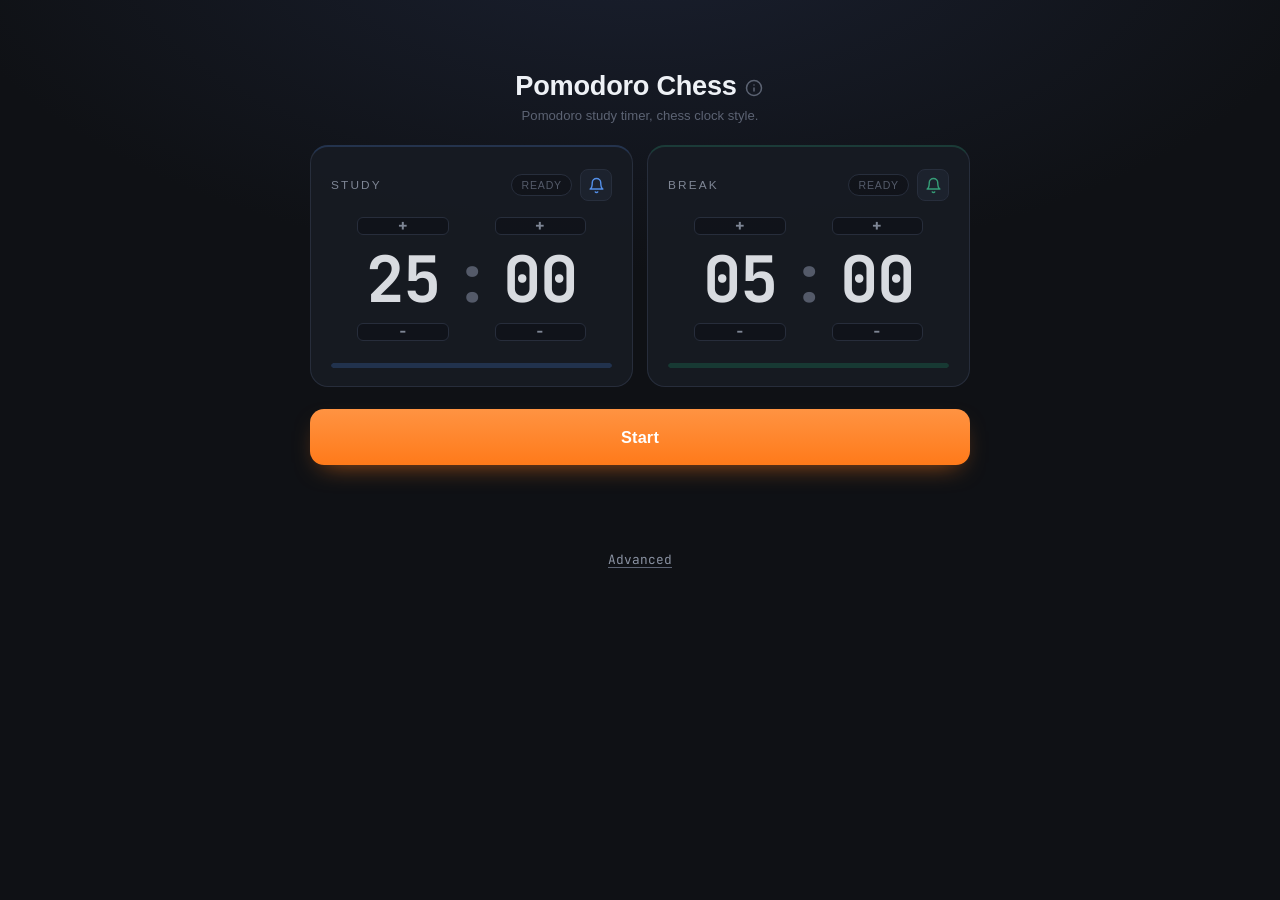
==== commit b0ed1cb4: "feat: update UI text to English and enhance button styles for better usability" ====
--- a/index.html
+++ b/index.html
@@ -117,6 +117,15 @@
 
         <h3>Picture-in-picture</h3>
         <p>While a session is running, switching to another tab automatically floats the active timer in a <strong>mini window</strong> via the browser's Picture-in-Picture API. It closes when you return to the tab.</p>
+
+        <h3>Advanced panel</h3>
+        <p>Tap <strong>Advanced</strong> to expand the stats panel. It shows your <strong>cycle count</strong> (one cycle = one full Study + Break pair) against a configurable <strong>goal</strong> (default 4). Adjust the goal with the <strong>+/−</strong> buttons next to it. The <strong>bell icon</strong> beside the cycle count toggles a completion sound when you hit the goal.</p>
+
+        <h3>Streak</h3>
+        <p>The <strong>Streak</strong> counter tracks consecutive days with at least one completed cycle. Miss a day and it resets to zero.</p>
+
+        <h3>Session log</h3>
+        <p>Each completed cycle is appended to today's log with a timestamp. The log persists across page reloads (stored in <code>localStorage</code>). Tap <strong>Clear all</strong> to wipe all saved data and reset counters.</p>
       </div>
     </div>
 
@@ -132,35 +141,37 @@
     </div>
     </div><!-- /.timer-section -->
 
-    <button class="avanzate-toggle" id="avanzateToggle" type="button" aria-expanded="false">Avanzate</button>
+    <button class="avanzate-toggle" id="avanzateToggle" type="button" aria-expanded="false">Advanced</button>
 
     <div class="avanzate-panel" id="avanzatePanel">
       <div class="stats-bar">
         <div class="stat-block">
-          <div class="stat-label-row">
-            <span class="stat-label">Ciclo</span>
-            <button class="sound-btn goal-sound-btn" id="goalSoundBtn" type="button" aria-label="Suono raggiungimento obiettivo" title="Suono raggiungimento obiettivo">
-              <svg class="icon-on" viewBox="0 0 24 24" fill="none" stroke="currentColor" stroke-width="2" stroke-linecap="round" stroke-linejoin="round" aria-hidden="true">
-                <path d="M18 8A6 6 0 0 0 6 8c0 7-3 9-3 9h18s-3-2-3-9"/>
-                <path d="M13.73 21a2 2 0 0 1-3.46 0"/>
-              </svg>
-              <svg class="icon-off" viewBox="0 0 24 24" fill="none" stroke="currentColor" stroke-width="2" stroke-linecap="round" stroke-linejoin="round" aria-hidden="true">
-                <path d="M13.73 21a2 2 0 0 1-3.46 0"/>
-                <path d="M18.63 13A17.89 17.89 0 0 1 18 8"/>
-                <path d="M6.26 6.26A5.86 5.86 0 0 0 6 8c0 7-3 9-3 9h14"/>
-                <path d="M18 8a6 6 0 0 0-9.33-5"/>
-                <line x1="1" y1="1" x2="23" y2="23"/>
-              </svg>
-            </button>
-          </div>
+          <span class="stat-label">Goal sound</span>
+          <button class="sound-btn goal-sound-btn" id="goalSoundBtn" type="button" aria-label="Goal completion sound" title="Goal completion sound">
+            <svg class="icon-on" viewBox="0 0 24 24" fill="none" stroke="currentColor" stroke-width="2" stroke-linecap="round" stroke-linejoin="round" aria-hidden="true">
+              <path d="M18 8A6 6 0 0 0 6 8c0 7-3 9-3 9h18s-3-2-3-9"/>
+              <path d="M13.73 21a2 2 0 0 1-3.46 0"/>
+            </svg>
+            <svg class="icon-off" viewBox="0 0 24 24" fill="none" stroke="currentColor" stroke-width="2" stroke-linecap="round" stroke-linejoin="round" aria-hidden="true">
+              <path d="M13.73 21a2 2 0 0 1-3.46 0"/>
+              <path d="M18.63 13A17.89 17.89 0 0 1 18 8"/>
+              <path d="M6.26 6.26A5.86 5.86 0 0 0 6 8c0 7-3 9-3 9h14"/>
+              <path d="M18 8a6 6 0 0 0-9.33-5"/>
+              <line x1="1" y1="1" x2="23" y2="23"/>
+            </svg>
+          </button>
+        </div>
+        <div class="stat-divider"></div>
+        <div class="stat-block">
+          <span class="stat-label">Cycles</span>
           <div class="cycle-row">
             <span class="stat-num" id="statCycleCount">0</span>
             <span class="cycle-slash">/</span>
-            <div class="goal-wrap">
-              <button class="goal-btn" id="goalDec" type="button" aria-label="Diminuisci obiettivo">−</button>
-              <span class="stat-num" id="statCycleGoal">4</span>
-              <button class="goal-btn" id="goalInc" type="button" aria-label="Aumenta obiettivo">+</button>
-            </div>
+            <span class="stat-num" id="statCycleGoal">4</span>
+          </div>
+          <div class="goal-wrap">
+            <button class="goal-btn" id="goalDec" type="button" aria-label="Decrease goal">−</button>
+            <button class="goal-btn" id="goalInc" type="button" aria-label="Increase goal">+</button>
           </div>
         </div>
         <div class="stat-divider"></div>
@@ -171,12 +182,12 @@
       </div>
 
       <div class="session-log" id="sessionLogDetails">
-        <div class="log-summary">Oggi · <span id="statLogCount">0 cicli</span></div>
+        <div class="log-summary">Today · <span id="statLogCount">0 cycles</span></div>
         <ol class="log-list" id="sessionLogList"></ol>
       </div>
 
       <div class="avanzate-controls">
-        <button class="avanzate-clear" id="clearAllBtn" type="button">Pulisci tutto</button>
+        <button class="avanzate-clear" id="clearAllBtn" type="button">Clear all</button>
       </div>
     </div>
 
--- a/style.css
+++ b/style.css
@@ -507,11 +507,11 @@
   color:var(--faint);
   line-height:1;
 }
-.goal-wrap{display:flex;align-items:center;gap:3px;}
+.goal-wrap{display:flex;align-items:center;justify-content:center;gap:6px;}
 .goal-btn{
   font-family:var(--mono);font-size:.9rem;font-weight:700;
-  width:20px;height:20px;
-  border:1px solid var(--line);border-radius:5px;
+  width:28px;height:22px;
+  border:1px solid var(--line);border-radius:6px;
   background:var(--bg2);color:var(--muted);
   cursor:pointer;display:flex;align-items:center;justify-content:center;
   padding:0;line-height:1;
@@ -613,18 +613,13 @@
 }
 .avanzate-clear:hover{border-color:var(--red);background:rgba(255,77,82,.08);}
 .avanzate-clear:active{background:rgba(255,77,82,.16);}
-.stat-label-row{
-  display:flex;
-  align-items:center;
-  gap:6px;
-}
 .goal-sound-btn{
   color:var(--orange);
-  width:22px;
-  height:22px;
-  border-radius:6px;
-}
-.goal-sound-btn svg{width:12px;height:12px;}
+  width:38px;
+  height:38px;
+  border-radius:10px;
+}
+.goal-sound-btn svg{width:18px;height:18px;}
 .goal-sound-btn.muted{color:var(--faint);border-color:transparent;}
 
 @media (prefers-reduced-motion: reduce){
